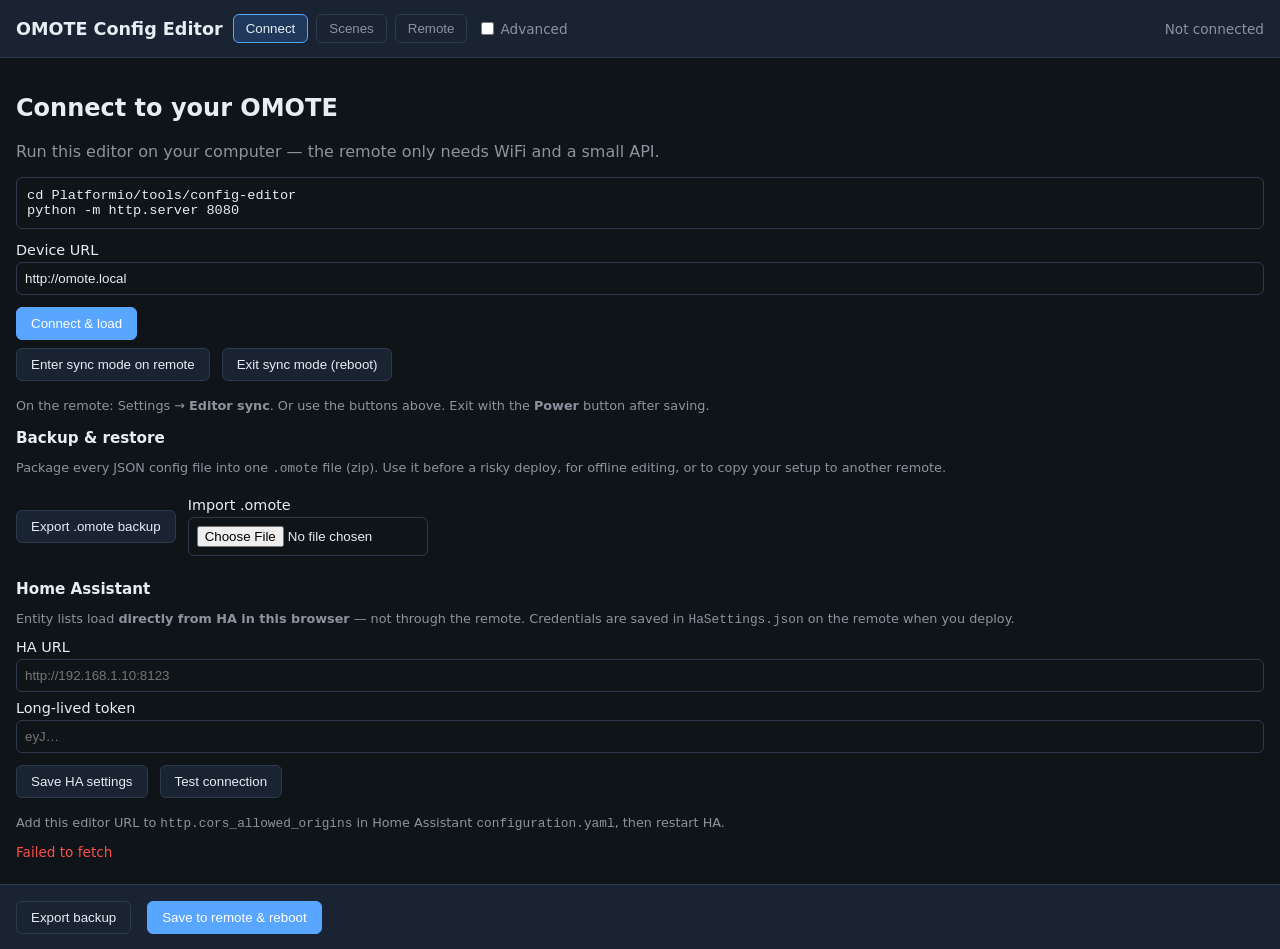
==== Platformio/tools/config-editor/index.html @ 22b3cd24 "Add file deletion functionality to config_http and enhance scene management in editor - Implemented " ====
<!DOCTYPE html>
<html lang="en">
<head>
  <meta charset="UTF-8" />
  <meta name="viewport" content="width=device-width, initial-scale=1" />
  <title>OMOTE Config Editor</title>
  <link rel="stylesheet" href="./style.css" />
</head>
<body>
  <header>
    <h1>OMOTE Config Editor</h1>
    <nav id="nav">
      <button data-tab="connect" class="active">Connect</button>
      <button data-tab="scenes">Scenes</button>
      <button data-tab="remote">Remote</button>
      <button data-tab="commands" class="nav-advanced hidden">Commands</button>
      <button data-tab="raw" class="nav-advanced hidden">JSON</button>
    </nav>
    <label class="advanced-toggle" title="Show command files and raw JSON">
      <input type="checkbox" id="advanced-mode" /> Advanced
    </label>
    <div id="status-bar">Not connected</div>
  </header>
  <main>
    <section id="tab-connect" class="tab active">
      <h2>Connect to your OMOTE</h2>
      <p class="muted">Run this editor on your computer — the remote only needs WiFi and a small API.</p>
      <pre class="code-hint">cd Platformio/tools/config-editor
python -m http.server 8080</pre>
      <label>Device URL <input id="device-url" placeholder="http://omote.local" /></label>
      <button id="btn-connect" class="primary">Connect &amp; load</button>
      <div class="row">
        <button type="button" id="btn-enter-sync">Enter sync mode on remote</button>
        <button type="button" id="btn-exit-sync">Exit sync mode (reboot)</button>
      </div>
      <p class="muted small">On the remote: Settings → <strong>Editor sync</strong>. Or use the buttons above. Exit with the <strong>Power</strong> button after saving.</p>
      <h3 class="section-title">Backup &amp; restore</h3>
      <p class="muted small">Package every JSON config file into one <code>.omote</code> file (zip). Use it before a risky deploy, for offline editing, or to copy your setup to another remote.</p>
      <div class="backup-actions">
        <button type="button" id="btn-export-omote">Export .omote backup</button>
        <label>Import .omote
          <input type="file" id="omote-import-file" accept=".omote,.zip,application/zip" />
        </label>
      </div>
      <h3 class="section-title">Home Assistant</h3>
      <p class="muted small">Entity lists load <strong>directly from HA in this browser</strong> — not through the remote. Credentials are saved in <code>HaSettings.json</code> on the remote when you deploy.</p>
      <label>HA URL <input id="ha-url" placeholder="http://192.168.1.10:8123" /></label>
      <label>Long-lived token <input id="ha-token" type="password" placeholder="eyJ…" /></label>
      <div class="row">
        <button type="button" id="btn-save-ha">Save HA settings</button>
        <button type="button" id="btn-test-ha">Test connection</button>
      </div>
      <p class="muted small">Add this editor URL to <code>http.cors_allowed_origins</code> in Home Assistant <code>configuration.yaml</code>, then restart HA.</p>
      <p id="connect-msg" class="msg"></p>
    </section>

    <div id="connect-conflict-modal" class="modal hidden" role="dialog" aria-labelledby="connect-conflict-title" aria-modal="true">
      <div class="modal-panel">
        <h3 id="connect-conflict-title">Config differs from remote</h3>
        <p class="muted small">You have config in the editor that doesn’t match the remote. Choose what to keep — nothing is sent until you click <strong>Save to remote &amp; reboot</strong>.</p>
        <p id="connect-conflict-summary" class="connect-conflict-summary"></p>
        <ul id="connect-conflict-list" class="connect-conflict-list"></ul>
        <div class="modal-actions">
          <button type="button" id="btn-conflict-keep" class="primary">Keep editor config</button>
          <button type="button" id="btn-conflict-remote">Load from remote</button>
          <button type="button" id="btn-conflict-cancel">Cancel</button>
        </div>
      </div>
    </div>

    <section id="tab-scenes" class="tab">
      <div class="scenes-shell">
        <aside class="panel sidebar-narrow">
          <h2>Scenes</h2>
          <p class="muted small">Same list as tapping the <strong>top-left</strong> of the remote status bar — e.g. “Watch TV”, “Image Test”, “Watch Roku on Proj”.</p>
          <p id="scene-orphan-warn" class="msg err small hidden"></p>
          <ul id="scene-list"></ul>
          <div class="row">
            <button type="button" id="btn-new-scene">+ New scene</button>
            <button type="button" id="btn-delete-scene" class="danger-btn advanced-field hidden" title="Remove from Scenes.json and delete scene file on save">Delete</button>
          </div>
          <button type="button" id="btn-cleanup-orphan-scenes" class="advanced-field hidden small-btn">Clean up unregistered scene files</button>
        </aside>
        <div class="panel grow" id="scene-detail">
          <h2><span id="scene-title">Select a scene</span></h2>
          <div id="scene-empty" class="muted">Choose a scene on the left, or create one. Then add device tabs and configure the remote layout.</div>
          <div id="scene-editor" class="hidden">
            <p id="scene-parse-warn" class="msg err hidden"></p>
            <label>Name in scene picker <input id="scene-picker-name" placeholder="Watch TV" /></label>
            <p class="muted small">Shown in the list when you tap the status bar on the remote.</p>
            <label>Title on status bar <input id="scene-screen-name" placeholder="TV" /></label>
            <p class="muted small">Shown at the top of the screen while this scene is active.</p>
            <details class="advanced-field hidden" id="scene-key-shortcut">
              <summary>Physical key shortcut (optional)</summary>
              <p class="muted small">Jump to this scene when a labeled key is pressed on the remote.</p>
              <label>Key
                <select id="scene-bind-key">
                  <option value="">None</option>
                  <option value="TV">TV</option>
                  <option value="Stream">Stream</option>
                  <option value="BluRay">BluRay</option>
                  <option value="Audio">Audio</option>
                  <option value="Aux1">Aux1 (Red)</option>
                  <option value="Aux2">Aux2 (Green)</option>
                  <option value="Aux3">Aux3 (Yellow)</option>
                  <option value="Aux4">Aux4 (Blue)</option>
                </select>
              </label>
              <label>Press type
                <select id="scene-press-type">
                  <option value="Press">Press</option>
                  <option value="Long">Long</option>
                  <option value="Short">Short</option>
                </select>
              </label>
            </details>
            <h3 class="section-title">Device tabs</h3>
            <p class="muted small section-lead">Each device becomes a tab at the bottom of the touch screen.</p>
            <div id="device-tab-list" class="device-tab-list"></div>
            <div class="tab-toolbar">
              <div class="tab-toolbar-row">
                <select id="device-template" title="Template for new device tab">
                  <option value="tv">TV (buttons + numpad)</option>
                  <option value="roku">Streaming / Roku</option>
                  <option value="avreceiver">AV receiver</option>
                  <option value="blank">Blank — learn everything</option>
                </select>
                <button type="button" id="btn-add-device">+ Add tab</button>
              </div>
              <button type="button" id="btn-configure-remote" class="primary" style="width:100%;margin:0">Configure remote layout →</button>
            </div>
            <details id="scene-power-details">
              <summary>When starting / leaving this scene</summary>
              <p class="muted small">Optional — e.g. turn on the TV when you open this scene. Sent when switching between scenes that have sequences.</p>
              <h4>When I open this scene</h4>
              <div id="scene-start-seq"></div>
              <button type="button" id="btn-add-start-cmd">+ Add action</button>
              <h4>When I leave</h4>
              <div id="scene-exit-seq"></div>
              <button type="button" id="btn-add-exit-cmd">+ Add action</button>
            </details>
          </div>
        </div>
      </div>
    </section>

    <section id="tab-remote" class="tab">
      <div class="remote-editor-shell">
        <aside class="panel remote-sidebar">
          <label class="field-block">Scene <select id="remote-scene-select"></select></label>
          <h3 class="section-title">Device tabs</h3>
          <p class="muted small section-lead">Bottom-bar tabs for this scene.</p>
          <div id="remote-device-tabs" class="device-tab-list"></div>
          <div class="tab-toolbar">
            <div class="tab-toolbar-row">
              <select id="remote-device-template" title="Template for new tab">
                <option value="tv">TV template</option>
                <option value="roku">Roku template</option>
                <option value="avreceiver">AV receiver</option>
                <option value="blank">Blank page</option>
              </select>
              <button type="button" id="btn-remote-add-tab" class="primary">+ Add</button>
            </div>
          </div>
        </aside>
        <div class="remote-center panel">
          <h2><span id="remote-device-label">Device</span></h2>
          <p id="editing-hint" class="muted small">Configure the touch screen and physical keys on the remote below.</p>
          <p id="canvas-scroll-hint" class="muted small hidden">Scroll the touch screen with the mouse wheel when content extends below the tab bar.</p>
          <div class="remote-layout-wrap">
            <div id="remote-keymap" class="remote-keymap">
              <div id="remote-power-row" class="remote-power-row"></div>
              <div class="remote-screen">
                <canvas id="preview" width="240" height="320"></canvas>
              </div>
              <div id="remote-face" class="remote-face"></div>
            </div>
          </div>
        </div>
        <aside class="panel action-sidebar">
          <div id="selection-empty">
            <h3>What should it do?</h3>
            <p class="muted small">Click a screen widget or a physical key on the remote face.</p>
          </div>
          <div id="selection-editor" class="hidden">
            <h3 id="selection-title">Selected</h3>
            <p id="selection-sub" class="muted small"></p>

            <div id="panel-key-editor">
              <label>Action
                <select id="action-type">
                  <option value="ir">Send infrared (TV / receiver / etc.)</option>
                  <option value="ir_existing">Use existing button from this device</option>
                </select>
              </label>
              <div id="panel-ir">
                <button type="button" id="btn-action-learn" class="primary">Learn from another remote</button>
                <p id="action-learn-msg" class="msg muted small">Point any IR remote at OMOTE and press a button.</p>
                <label class="advanced-field hidden">Command name <input id="action-cmd-name" placeholder="VOL_UP" /></label>
              </div>
              <div id="panel-ir-existing" class="hidden">
                <label>Pick command
                  <select id="action-cmd-pick"></select>
                </label>
              </div>
              <div id="panel-key-advanced" class="advanced-field hidden">
                <label>Press type <select id="key-press-type">
                  <option>Press</option><option>Release</option><option>Repeat</option><option>Long</option><option>Short</option>
                </select></label>
              </div>
              <div class="row widget-action-row">
                <button type="button" id="btn-key-apply">Apply</button>
                <button type="button" id="btn-key-clear">Clear mapping</button>
              </div>
            </div>

            <div id="panel-widget-editor" class="hidden">
              <label>Widget type
                <select id="w-type"></select>
              </label>
              <p id="w-type-hint" class="muted small"></p>

              <div id="w-fields-text">
                <label id="w-text-label">Label <input id="action-touch-label" placeholder="Button text" /></label>
              </div>
              <div id="w-fields-command" class="hidden">
                <label>Action
                  <select id="widget-action-type">
                    <option value="ir">Learn new IR command</option>
                    <option value="ir_existing">Use existing command</option>
                    <option value="none">No command (label only)</option>
                  </select>
                </label>
                <div id="widget-panel-ir">
                  <button type="button" id="btn-widget-learn" class="primary">Learn from remote</button>
                  <p id="widget-learn-msg" class="msg muted small"></p>
                </div>
                <div id="widget-panel-existing" class="hidden">
                  <label>Command <select id="widget-cmd-pick"></select></label>
                </div>
              </div>
              <div id="w-fields-image" class="hidden">
                <label>Image file <input id="w-image-file" placeholder="Images/OMOTE_Logo.png" list="image-file-list" /></label>
                <datalist id="image-file-list"></datalist>
                <div class="row">
                  <label>Width px <input id="w-image-w" type="number" min="1" max="240" style="width:5em" /></label>
                  <label>Height px <input id="w-image-h" type="number" min="1" max="320" style="width:5em" /></label>
                </div>
              </div>
              <div id="w-fields-color" class="hidden">
                <p class="muted small">Assign IR commands for each color key (must exist in this page’s command file).</p>
                <label>Red <input id="w-cmd-red" placeholder="RED" /></label>
                <label>Green <input id="w-cmd-green" placeholder="GREEN" /></label>
                <label>Yellow <input id="w-cmd-yellow" placeholder="YELLOW" /></label>
                <label>Blue <input id="w-cmd-blue" placeholder="BLUE" /></label>
              </div>
              <div id="w-fields-numpad" class="hidden">
                <p class="muted small">Uses commands NUM_0 … NUM_9 from this page’s command file. Learn or add them on the Commands tab.</p>
              </div>
              <div id="w-fields-ha" class="hidden">
                <div class="domain-tabs" id="ha-domain-tabs"></div>
                <input id="ha-entity-search" placeholder="Search entities…" />
                <p id="ha-entity-status" class="muted small"></p>
                <select id="ha-entity-pick" size="6"></select>
                <label class="inline"><input type="checkbox" id="ha-auto-label" checked /> Auto label from entity name</label>
                <label id="ha-service-row">Service
                  <select id="ha-service">
                    <option value="toggle">toggle</option>
                    <option value="turn_on">turn_on</option>
                    <option value="turn_off">turn_off</option>
                  </select>
                </label>
                <div id="ha-momentary-row" class="hidden">
                  <label>On (press) <input id="ha-service-on" value="turn_on" /></label>
                  <label>Off (release) <input id="ha-service-off" value="turn_off" /></label>
                </div>
                <div id="ha-slider-row" class="hidden">
                  <label>Attribute <input id="ha-attribute" placeholder="brightness" /></label>
                  <div class="row">
                    <label>Min <input id="ha-slider-min" type="number" value="0" style="width:4em" /></label>
                    <label>Max <input id="ha-slider-max" type="number" value="255" style="width:4em" /></label>
                  </div>
                </div>
              </div>
              <div id="w-fields-layout">
                <label>Height % <input id="w-height" type="number" min="1" max="100" /></label>
                <details class="advanced-field hidden" id="widget-layout-advanced">
                  <summary>Position &amp; size (advanced)</summary>
                  <label>Width % / Height % <input id="w-sizex" type="number" min="1" max="100" placeholder="W" style="width:4em;display:inline" />
                    <input id="w-sizey" type="number" min="1" max="100" placeholder="H" style="width:4em;display:inline" /></label>
                  <label>PosX % <input id="w-posx" type="number" min="0" max="100" /></label>
                  <label>PosY % <input id="w-posy" type="number" min="0" max="100" /></label>
                </details>
              </div>
              <div class="row widget-action-row">
                <button type="button" id="btn-widget-apply" class="primary">Apply</button>
                <button type="button" id="btn-delete-widget" class="danger-btn">Delete</button>
              </div>
            </div>
          </div>
          <hr />
          <h3 class="section-title">Screen widgets</h3>
          <ul id="widget-list" class="widget-list"></ul>
          <div class="tab-toolbar-row">
            <select id="add-widget-type" title="Widget type to add"></select>
            <button type="button" id="btn-add-widget" class="primary">+ Add</button>
          </div>
          <p class="muted small advanced-field hidden" id="linked-files-hint"></p>
        </aside>
      </div>
    </section>

    <section id="tab-commands" class="tab nav-advanced">
      <div class="split">
        <aside class="panel">
          <label>Command file <select id="cmd-file-select"></select></label>
          <button type="button" id="btn-new-cmd-file">New file</button>
        </aside>
        <div class="panel grow">
          <h2>IR &amp; action codes</h2>
          <p class="muted">Usually managed automatically when you learn buttons on the Remote tab.</p>
          <table id="cmd-table"><thead><tr><th>Name</th><th>Mode</th><th>Protocol</th><th>Data</th><th></th></tr></thead><tbody></tbody></table>
          <div class="row">
            <button type="button" id="btn-add-command">+ Add</button>
            <button type="button" id="btn-learn-ir">Learn IR</button>
          </div>
          <p id="learn-msg" class="msg"></p>
        </div>
      </div>
    </section>

    <section id="tab-raw" class="tab nav-advanced">
      <label>File <select id="raw-file-select"></select></label>
      <h2 id="raw-title">JSON</h2>
      <textarea id="raw-editor" spellcheck="false"></textarea>
      <button id="btn-apply-raw">Apply</button>
    </section>
  </main>
  <footer>
    <button id="btn-export-omote-footer" type="button">Export backup</button>
    <button id="btn-deploy" class="primary">Save to remote &amp; reboot</button>
    <span id="deploy-msg" class="msg"></span>
  </footer>
  <script src="./jszip.min.js"></script>
  <script src="./app.js"></script>
</body>
</html>
---- Platformio/tools/config-editor/style.css ----
:root {
  --bg: #0f1419;
  --panel: #1a2332;
  --border: #2d3a4d;
  --text: #e6edf3;
  --muted: #8b949e;
  --accent: #58a6ff;
  --accent-dim: #388bfd33;
  --danger: #f85149;
  --ok: #3fb950;
}

* { box-sizing: border-box; }
body {
  margin: 0;
  font-family: "Segoe UI", system-ui, sans-serif;
  background: var(--bg);
  color: var(--text);
  min-height: 100vh;
  display: flex;
  flex-direction: column;
}

header {
  display: flex;
  flex-wrap: wrap;
  align-items: center;
  gap: 10px;
  padding: 10px 16px;
  background: var(--panel);
  border-bottom: 1px solid var(--border);
}
header h1 { margin: 0; font-size: 1.1rem; font-weight: 600; flex: 0 0 auto; }
#nav { display: flex; gap: 4px; flex-wrap: wrap; }
#nav button {
  background: transparent;
  border: 1px solid var(--border);
  color: var(--muted);
  padding: 6px 12px;
  border-radius: 6px;
  cursor: pointer;
}
#nav button.active, #nav button:hover {
  color: var(--text);
  border-color: var(--accent);
  background: var(--accent-dim);
}
.advanced-toggle {
  display: flex;
  align-items: center;
  gap: 6px;
  font-size: 0.85rem;
  color: var(--muted);
  margin: 0;
  cursor: pointer;
}
.advanced-toggle input { margin: 0; width: auto; }
#status-bar { margin-left: auto; font-size: 0.85rem; color: var(--muted); }

main { flex: 1; padding: 16px; overflow: auto; max-width: 1400px; width: 100%; margin: 0 auto; }
.tab { display: none; }
.tab.active { display: block; }
.hidden { display: none !important; }

.panel {
  background: var(--panel);
  border: 1px solid var(--border);
  border-radius: 8px;
  padding: 14px;
}
.sidebar-narrow { width: 280px; flex-shrink: 0; }
.remote-sidebar { width: 300px; flex-shrink: 0; }

label { display: block; margin: 8px 0; font-size: 0.9rem; }
label input, label select, textarea {
  display: block;
  width: 100%;
  margin-top: 4px;
  padding: 8px;
  background: var(--bg);
  border: 1px solid var(--border);
  border-radius: 6px;
  color: var(--text);
}
textarea#raw-editor { min-height: 420px; font-family: ui-monospace, monospace; font-size: 13px; }

button {
  background: var(--panel);
  border: 1px solid var(--border);
  color: var(--text);
  padding: 8px 14px;
  border-radius: 6px;
  cursor: pointer;
  margin: 4px 4px 4px 0;
}
button:hover { border-color: var(--accent); }
button.primary { background: var(--accent); border-color: var(--accent); color: #fff; }
.row { display: flex; flex-wrap: wrap; align-items: center; gap: 8px; }

.muted { color: var(--muted); }
.small { font-size: 0.8rem; }
.msg { font-size: 0.85rem; margin: 8px 0; }
.msg.ok { color: var(--ok); }
.msg.err { color: var(--danger); }
.code-hint {
  background: var(--bg);
  border: 1px solid var(--border);
  padding: 10px;
  border-radius: 6px;
  font-size: 0.85rem;
  overflow-x: auto;
}

.scenes-shell, .remote-editor-shell, .split {
  display: flex;
  gap: 16px;
  flex-wrap: wrap;
  align-items: flex-start;
}
.panel.grow { flex: 1; min-width: 300px; }

#scene-list, #remote-device-list, #widget-list, .device-list {
  list-style: none;
  padding: 0;
  margin: 0 0 12px;
}
#scene-list li, #remote-device-list li, .device-list li, #widget-list li {
  padding: 10px;
  border: 1px solid var(--border);
  border-radius: 6px;
  margin-bottom: 6px;
  cursor: pointer;
  font-size: 0.9rem;
}
#scene-list li.active, #remote-device-list li.active, .device-list li.active, #widget-list li.selected {
  border-color: var(--accent);
  background: var(--accent-dim);
}
button.danger-btn {
  border-color: var(--danger);
  color: var(--danger);
}
button.danger-btn:hover { background: #f8514922; }

.device-tab-header { margin-bottom: 6px; }

/* ── Device tab cards ── */
.device-tab-list {
  display: flex;
  flex-direction: column;
  gap: 8px;
  margin-bottom: 12px;
}

.device-tab-card {
  background: var(--bg);
  border: 1px solid var(--border);
  border-radius: 8px;
  padding: 10px 10px 10px 12px;
  transition: border-color 0.15s, background 0.15s;
}
.device-tab-card:hover { border-color: #3d4f66; }
.device-tab-card.is-active {
  border-color: var(--accent);
  background: var(--accent-dim);
  box-shadow: 0 0 0 1px #388bfd44;
}
.device-tab-card.is-active .tab-badge {
  background: var(--accent);
  color: #fff;
}

.device-tab-card-head {
  display: flex;
  align-items: center;
  gap: 8px;
  margin-bottom: 8px;
}
.tab-badge {
  display: inline-flex;
  align-items: center;
  justify-content: center;
  min-width: 2.4em;
  padding: 3px 8px;
  border-radius: 4px;
  background: #2d3a4d;
  color: var(--accent);
  font-size: 0.75rem;
  font-weight: 700;
  letter-spacing: 0.02em;
  font-family: ui-monospace, monospace;
}
.device-tab-card-title {
  flex: 1;
  font-size: 0.85rem;
  font-weight: 600;
  color: var(--text);
  white-space: nowrap;
  overflow: hidden;
  text-overflow: ellipsis;
}
.device-tab-card-actions {
  display: flex;
  gap: 4px;
  flex-shrink: 0;
}

.device-tab-fields {
  display: grid;
  grid-template-columns: 1fr 1fr;
  gap: 8px;
}
.device-tab-fields.single-col { grid-template-columns: 1fr; }

.field-mini label {
  display: block;
  margin: 0 0 3px;
  font-size: 0.68rem;
  font-weight: 600;
  text-transform: uppercase;
  letter-spacing: 0.04em;
  color: var(--muted);
}
.field-mini input {
  display: block;
  width: 100%;
  margin: 0;
  padding: 7px 8px;
  font-size: 0.85rem;
  background: var(--panel);
  border: 1px solid var(--border);
  border-radius: 5px;
  color: var(--text);
}
.field-mini input:focus {
  outline: none;
  border-color: var(--accent);
  box-shadow: 0 0 0 2px #388bfd33;
}
.field-mini input::placeholder { color: #6e7681; }

.icon-btn {
  display: inline-flex;
  align-items: center;
  justify-content: center;
  width: 28px;
  height: 28px;
  padding: 0;
  margin: 0;
  border-radius: 6px;
  font-size: 1.1rem;
  font-weight: 400;
  line-height: 1;
  background: transparent;
  border: 1px solid var(--border);
  color: var(--muted);
}
.icon-btn:hover { border-color: var(--accent); color: var(--text); }
.icon-btn.danger:hover { border-color: var(--danger); color: var(--danger); background: #f8514915; }
.icon-btn.primary-soft {
  width: auto;
  padding: 0 10px;
  font-size: 0.78rem;
  font-weight: 600;
}

.tab-toolbar {
  display: flex;
  flex-direction: column;
  gap: 8px;
  padding-top: 4px;
  border-top: 1px solid var(--border);
}
.tab-toolbar-row {
  display: flex;
  gap: 8px;
  align-items: stretch;
}
.tab-toolbar-row select {
  flex: 1;
  min-width: 0;
  padding: 8px;
  background: var(--bg);
  border: 1px solid var(--border);
  border-radius: 6px;
  color: var(--text);
  font-size: 0.85rem;
}
.tab-toolbar-row button { margin: 0; flex-shrink: 0; }

.device-tab-empty {
  text-align: center;
  padding: 20px 12px;
  border: 1px dashed var(--border);
  border-radius: 8px;
  color: var(--muted);
  font-size: 0.85rem;
}

/* legacy row fallback */
.device-tab-row {
  display: grid;
  grid-template-columns: 1fr 1fr auto auto;
  gap: 8px;
  align-items: center;
  margin-bottom: 8px;
}
.device-tab-row input, .device-tab-row select { margin: 0; }

.remote-layout-wrap {
  display: flex;
  justify-content: center;
  padding: 8px 0 16px;
}

.remote-keymap {
  width: var(--remote-w);
  min-width: var(--remote-w);
  max-width: var(--remote-w);
  margin: 0 auto;
  padding: 14px 16px 18px;
  background: linear-gradient(180deg, #32363d 0%, #2a2d33 100%);
  border-radius: 20px;
  border: 2px solid #555;
  box-shadow: 0 8px 24px #00000055, inset 0 1px 0 #ffffff11;
  box-sizing: border-box;
  flex-shrink: 0;
}

.remote-screen {
  margin-bottom: 10px;
  padding: 5px;
  background: #0a0a0a;
  border: 2px solid #333;
  border-radius: 10px;
  box-shadow: inset 0 2px 8px #000000aa;
  display: flex;
  justify-content: center;
  align-items: center;
  overflow: hidden;
  width: 100%;
}

.remote-screen #preview {
  display: block;
  width: 100%;
  max-width: 240px;
  height: auto;
  aspect-ratio: 240 / 320;
  border: none;
  border-radius: 4px;
  background: #000;
  cursor: crosshair;
  image-rendering: pixelated;
}

.action-sidebar { width: 280px; flex-shrink: 0; }
.remote-center {
  flex: 1;
  min-width: 320px;
  display: flex;
  flex-direction: column;
  align-items: center;
  --remote-w: 328px;
}
.remote-center h2,
.remote-center .muted { width: 100%; max-width: var(--remote-w, 328px); }
.remote-editor-shell { align-items: stretch; }

@media (max-width: 960px) {
  .remote-editor-shell { flex-direction: column; }
  .action-sidebar, .sidebar-narrow, .remote-sidebar { width: 100%; }
  .device-tab-fields { grid-template-columns: 1fr; }
}

#cmd-table { width: 100%; border-collapse: collapse; font-size: 0.85rem; }
#cmd-table th, #cmd-table td { border: 1px solid var(--border); padding: 6px 8px; text-align: left; }
#cmd-table input, #cmd-table select { width: 100%; margin: 0; padding: 4px; font-size: 0.85rem; }

.seq-row { display: flex; gap: 8px; margin-bottom: 6px; align-items: center; }
.seq-row input, .seq-row select { flex: 1; margin: 0; }

footer {
  padding: 12px 16px;
  background: var(--panel);
  border-top: 1px solid var(--border);
  display: flex;
  align-items: center;
  gap: 12px;
  flex-wrap: wrap;
}

.backup-actions {
  display: flex;
  flex-wrap: wrap;
  gap: 8px;
  margin: 8px 0 12px;
  align-items: center;
}
.backup-actions input[type="file"] { max-width: 240px; }

.modal {
  position: fixed;
  inset: 0;
  z-index: 1000;
  display: flex;
  align-items: center;
  justify-content: center;
  padding: 16px;
  background: #000000aa;
}
.modal-panel {
  width: min(520px, 100%);
  max-height: min(90vh, 640px);
  overflow: auto;
  padding: 18px 20px;
  background: var(--panel);
  border: 1px solid var(--border);
  border-radius: 12px;
  box-shadow: 0 16px 48px #00000066;
}
.modal-panel h3 { margin: 0 0 8px; }
.modal-actions {
  display: flex;
  flex-wrap: wrap;
  gap: 8px;
  margin-top: 16px;
}
.connect-conflict-summary { margin: 10px 0 6px; }
.connect-conflict-list {
  margin: 0;
  padding-left: 18px;
  font-size: 0.85rem;
  color: var(--muted);
  max-height: 180px;
  overflow: auto;
}
.domain-tabs { display: flex; flex-wrap: wrap; gap: 4px; margin: 6px 0; }
.domain-tabs button {
  font-size: 0.75rem;
  padding: 4px 8px;
  border-radius: 6px;
  border: 1px solid var(--border);
  background: var(--bg);
  color: var(--muted);
  cursor: pointer;
}
.domain-tabs button.active { background: var(--accent-dim); color: var(--accent); border-color: var(--accent); }
#ha-entity-pick { width: 100%; margin: 4px 0; }

.remote-face {
  display: flex;
  flex-direction: column;
  gap: 10px;
  align-items: center;
  width: 100%;
}
.remote-media {
  display: flex;
  justify-content: center;
  gap: 8px;
  width: 100%;
  flex-wrap: wrap;
}
.remote-nav {
  display: grid;
  grid-template-columns: 68px auto 68px;
  grid-template-rows: auto auto auto;
  gap: 5px;
  width: 100%;
  align-items: center;
  justify-items: center;
}
.remote-nav .corner-tl { grid-column: 1; grid-row: 1; }
.remote-nav .corner-tr { grid-column: 3; grid-row: 1; }
.remote-nav .corner-bl { grid-column: 1; grid-row: 3; }
.remote-nav .corner-br { grid-column: 3; grid-row: 3; }
.remote-dpad {
  grid-column: 2;
  grid-row: 1 / 4;
  display: grid;
  grid-template-columns: 40px 40px 40px;
  grid-template-rows: 36px 40px 36px;
  gap: 3px;
  justify-items: center;
  align-items: center;
  padding: 6px;
  border: 2px solid #555;
  border-radius: 50%;
  background: #1e2024;
}
.remote-dpad .dpad-up { grid-column: 2; grid-row: 1; }
.remote-dpad .dpad-left { grid-column: 1; grid-row: 2; }
.remote-dpad .dpad-ok { grid-column: 2; grid-row: 2; }
.remote-dpad .dpad-right { grid-column: 3; grid-row: 2; }
.remote-dpad .dpad-down { grid-column: 2; grid-row: 3; }
.remote-rockers {
  display: flex;
  justify-content: space-between;
  width: 100%;
  gap: 6px;
}
.remote-rocker {
  display: flex;
  flex-direction: column;
  gap: 4px;
  align-items: center;
  flex: 1 1 68px;
  min-width: 68px;
  max-width: 68px;
}
.remote-rocker.mid { justify-content: center; gap: 6px; flex: 0 0 108px; min-width: 108px; max-width: 108px; }
.remote-colors {
  display: flex;
  justify-content: center;
  gap: 6px;
  width: 100%;
  flex-wrap: wrap;
}
.remote-key {
  font-size: 0.62rem;
  padding: 5px 6px;
  line-height: 1.15;
  border: 1px solid #666;
  background: #3a3f47;
  color: #eee;
  border-radius: 8px;
  cursor: pointer;
  text-align: center;
  box-sizing: border-box;
  flex-shrink: 0;
}
.remote-key.shape-round { border-radius: 50%; width: 46px; height: 46px; min-width: 46px; padding: 3px; }
.remote-key.shape-corner { width: 68px; min-width: 68px; max-width: 68px; min-height: 42px; border-radius: 10px 4px 10px 4px; }
.remote-key.shape-rocker-tall { width: 52px; min-width: 52px; max-width: 52px; min-height: 46px; font-weight: bold; }
.remote-key.shape-dpad { width: 40px; height: 36px; min-width: 40px; border-radius: 8px; }
.remote-key.shape-dpad-ok { width: 40px; height: 40px; min-width: 40px; border-radius: 50%; font-weight: bold; }
.remote-key.color-red { background: #c45c00; }
.remote-key.color-green { background: #228833; }
.remote-key.color-yellow { background: #c9a800; color: #111; }
.remote-key.color-blue { background: #2255aa; }
.remote-key.mapped { box-shadow: inset 0 0 0 2px #8f8; }
.remote-key.selected { outline: 2px solid #fff; outline-offset: 1px; }
.remote-key .rk-lbl { display: block; font-size: 0.62rem; font-weight: 600; }
.remote-key .rk-map {
  display: block;
  font-size: 0.5rem;
  color: #9f9;
  margin-top: 2px;
  width: 100%;
  min-width: 56px;
  min-height: 0.95em;
  overflow: hidden;
  text-overflow: ellipsis;
  white-space: nowrap;
}
.remote-key.shape-power {
  width: 72px;
  min-width: 72px;
  min-height: 36px;
  border-radius: 18px;
  border-color: #ccc;
  background: #505868;
}
.remote-power-row { display: flex; justify-content: flex-end; width: 100%; margin-bottom: 8px; }

.section-title { margin: 16px 0 4px; font-size: 0.95rem; font-weight: 600; }
.section-title:first-child { margin-top: 0; }
.section-lead { margin: 0 0 10px; }
.field-block { margin-bottom: 12px; }
.field-block select {
  display: block;
  width: 100%;
  margin-top: 4px;
  padding: 8px;
  background: var(--bg);
  border: 1px solid var(--border);
  border-radius: 6px;
  color: var(--text);
}

.widget-action-row { margin-top: 10px; }
.widget-action-row button { margin: 0; }

.widget-list {
  list-style: none;
  padding: 0;
  margin: 0 0 10px;
  display: flex;
  flex-direction: column;
  gap: 4px;
}
.widget-list-item {
  display: flex;
  align-items: center;
  gap: 8px;
  padding: 8px 10px;
  border: 1px solid var(--border);
  border-radius: 6px;
  cursor: pointer;
  font-size: 0.85rem;
  background: var(--bg);
}
.widget-list-item:hover { border-color: #3d4f66; }
.widget-list-item.selected {
  border-color: var(--accent);
  background: var(--accent-dim);
}
.widget-type-badge {
  flex-shrink: 0;
  font-size: 0.65rem;
  font-weight: 700;
  text-transform: uppercase;
  letter-spacing: 0.03em;
  padding: 2px 6px;
  border-radius: 4px;
  background: #2d3a4d;
  color: var(--muted);
}
.widget-list-item.selected .widget-type-badge {
  background: var(--accent);
  color: #fff;
}
.widget-list-label {
  flex: 1;
  min-width: 0;
  overflow: hidden;
  text-overflow: ellipsis;
  white-space: nowrap;
}
.widget-list-item .icon-btn { flex-shrink: 0; }

#panel-widget-editor label { margin-top: 6px; }
#w-fields-layout label.hidden { display: none; }

details { margin-top: 12px; }
details summary { cursor: pointer; color: var(--muted); font-size: 0.9rem; }
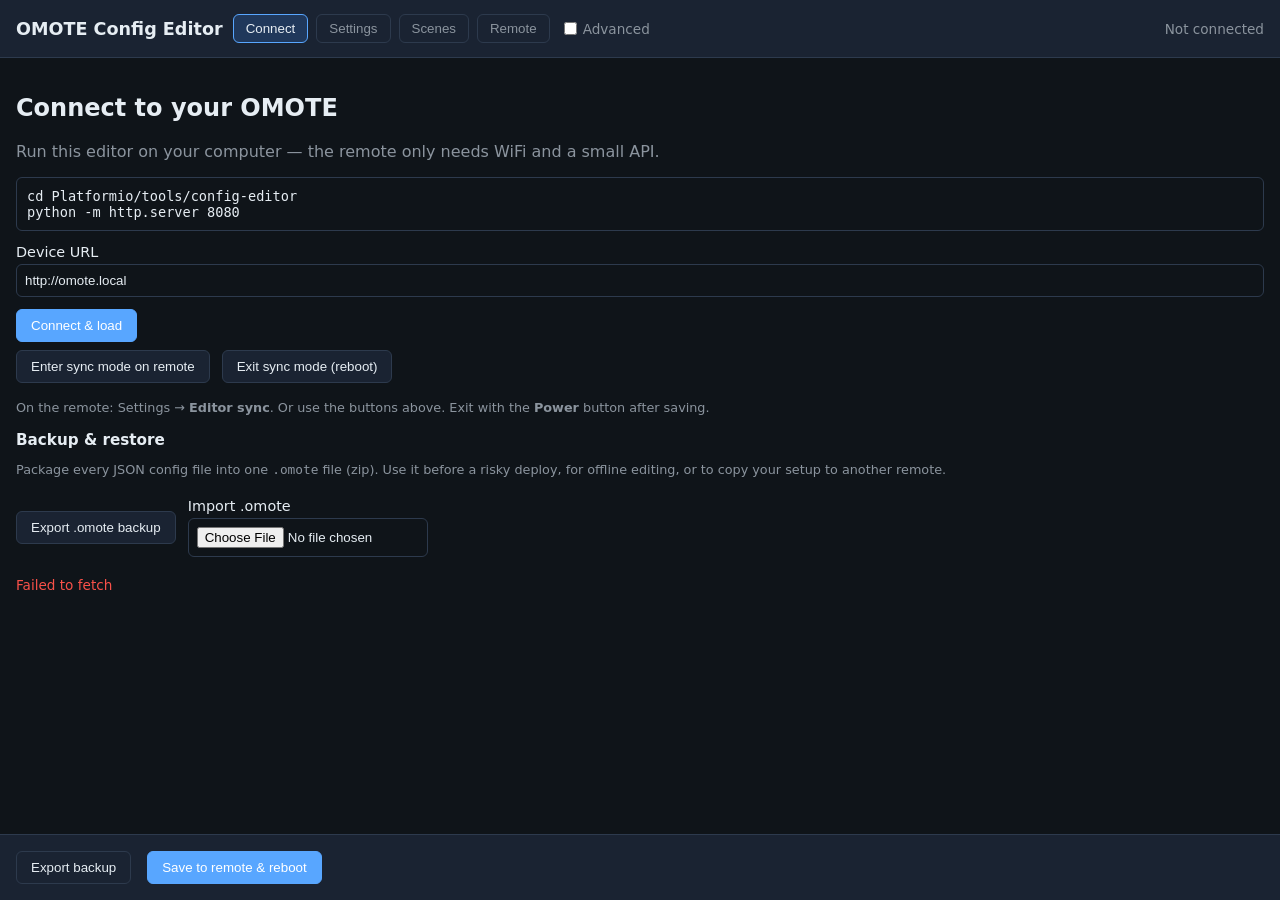
==== commit 8542c98a: "Implement PCB variant selection and enhance remote keymap layout - Added functionality to select bet" ====
--- a/Platformio/tools/config-editor/index.html
+++ b/Platformio/tools/config-editor/index.html
@@ -11,6 +11,7 @@
     <h1>OMOTE Config Editor</h1>
     <nav id="nav">
       <button data-tab="connect" class="active">Connect</button>
+      <button data-tab="settings">Settings</button>
       <button data-tab="scenes">Scenes</button>
       <button data-tab="remote">Remote</button>
       <button data-tab="commands" class="nav-advanced hidden">Commands</button>
@@ -42,16 +43,35 @@
           <input type="file" id="omote-import-file" accept=".omote,.zip,application/zip" />
         </label>
       </div>
-      <h3 class="section-title">Home Assistant</h3>
-      <p class="muted small">Entity lists load <strong>directly from HA in this browser</strong> — not through the remote. Credentials are saved in <code>HaSettings.json</code> on the remote when you deploy.</p>
-      <label>HA URL <input id="ha-url" placeholder="http://192.168.1.10:8123" /></label>
-      <label>Long-lived token <input id="ha-token" type="password" placeholder="eyJ…" /></label>
-      <div class="row">
-        <button type="button" id="btn-save-ha">Save HA settings</button>
-        <button type="button" id="btn-test-ha">Test connection</button>
-      </div>
-      <p class="muted small">Add this editor URL to <code>http.cors_allowed_origins</code> in Home Assistant <code>configuration.yaml</code>, then restart HA.</p>
       <p id="connect-msg" class="msg"></p>
+    </section>
+
+    <section id="tab-settings" class="tab">
+      <div class="settings-page panel">
+        <h2>Editor &amp; remote settings</h2>
+        <p class="muted small">Saved in this browser unless noted. Deploy sends HA credentials to the remote.</p>
+
+        <h3 class="section-title">Physical remote</h3>
+        <p class="muted small">Choose the PCB that matches your hardware. This changes the key layout in the Remote tab.</p>
+        <label class="field-block">PCB layout
+          <select id="remote-pcb-variant" title="Match your remote hardware">
+            <option value="stock">Stock OMOTE</option>
+            <option value="3661">3661 extended keys</option>
+          </select>
+        </label>
+        <p class="muted small">3661 adds Home, Guide, device keys (TV, Stream, STB…), and replaces the four color aux keys.</p>
+
+        <h3 class="section-title">Home Assistant</h3>
+        <p class="muted small">Entity lists load <strong>directly from HA in this browser</strong>. Credentials are written to <code>HaSettings.json</code> on the remote when you deploy.</p>
+        <label>HA URL <input id="ha-url" placeholder="http://192.168.1.10:8123" /></label>
+        <label>Long-lived token <input id="ha-token" type="password" placeholder="eyJ…" /></label>
+        <div class="row">
+          <button type="button" id="btn-save-ha">Save HA settings</button>
+          <button type="button" id="btn-test-ha">Test connection</button>
+        </div>
+        <p class="muted small">Add this editor URL to <code>http.cors_allowed_origins</code> in Home Assistant <code>configuration.yaml</code>, then restart HA.</p>
+        <p id="settings-msg" class="msg"></p>
+      </div>
     </section>
 
     <div id="connect-conflict-modal" class="modal hidden" role="dialog" aria-labelledby="connect-conflict-title" aria-modal="true">
@@ -248,14 +268,10 @@
                 </div>
               </div>
               <div id="w-fields-color" class="hidden">
-                <p class="muted small">Assign IR commands for each color key (must exist in this page’s command file).</p>
-                <label>Red <input id="w-cmd-red" placeholder="RED" /></label>
-                <label>Green <input id="w-cmd-green" placeholder="GREEN" /></label>
-                <label>Yellow <input id="w-cmd-yellow" placeholder="YELLOW" /></label>
-                <label>Blue <input id="w-cmd-blue" placeholder="BLUE" /></label>
+                <p class="muted small">Set each color key in <strong>Page commands</strong> on the right (Red / Green / Yellow / Blue).</p>
               </div>
               <div id="w-fields-numpad" class="hidden">
-                <p class="muted small">Uses commands NUM_0 … NUM_9 from this page’s command file. Learn or add them on the Commands tab.</p>
+                <p class="muted small">Set NUM_0 … NUM_9 in <strong>Page commands</strong> on the right.</p>
               </div>
               <div id="w-fields-ha" class="hidden">
                 <div class="domain-tabs" id="ha-domain-tabs"></div>
@@ -307,6 +323,21 @@
           </div>
           <p class="muted small advanced-field hidden" id="linked-files-hint"></p>
         </aside>
+        <aside class="panel commands-sidebar" id="page-commands-panel">
+          <h3 class="section-title">Page commands (IR)</h3>
+          <p class="muted small section-lead">Command file for the active device tab.</p>
+          <label class="field-block">Command file
+            <select id="page-cmd-file-select"></select>
+          </label>
+          <div class="row page-cmd-toolbar">
+            <button type="button" id="btn-page-cmd-new" class="small-btn">New file</button>
+            <button type="button" id="btn-page-cmd-ensure">Create missing</button>
+            <button type="button" id="btn-page-cmd-open" class="small-btn">Full editor…</button>
+          </div>
+          <p id="page-cmd-msg" class="msg muted small"></p>
+          <div id="page-cmd-slots" class="page-cmd-slots"></div>
+          <p id="page-cmd-empty" class="muted small hidden">No IR widgets on this page yet. Add buttons, color keys, or a number pad.</p>
+        </aside>
       </div>
     </section>
 
--- a/Platformio/tools/config-editor/style.css
+++ b/Platformio/tools/config-editor/style.css
@@ -57,7 +57,7 @@
 .advanced-toggle input { margin: 0; width: auto; }
 #status-bar { margin-left: auto; font-size: 0.85rem; color: var(--muted); }
 
-main { flex: 1; padding: 16px; overflow: auto; max-width: 1400px; width: 100%; margin: 0 auto; }
+main { flex: 1; padding: 16px; overflow: auto; max-width: 1680px; width: 100%; margin: 0 auto; }
 .tab { display: none; }
 .tab.active { display: block; }
 .hidden { display: none !important; }
@@ -69,7 +69,6 @@
   padding: 14px;
 }
 .sidebar-narrow { width: 280px; flex-shrink: 0; }
-.remote-sidebar { width: 300px; flex-shrink: 0; }
 
 label { display: block; margin: 8px 0; font-size: 0.9rem; }
 label input, label select, textarea {
@@ -111,7 +110,7 @@
   overflow-x: auto;
 }
 
-.scenes-shell, .remote-editor-shell, .split {
+.scenes-shell, .split {
   display: flex;
   gap: 16px;
   flex-wrap: wrap;
@@ -276,6 +275,84 @@
   gap: 8px;
   align-items: stretch;
 }
+.commands-sidebar {
+  display: flex;
+  flex-direction: column;
+  min-height: 0;
+  max-height: calc(100vh - 120px);
+  position: sticky;
+  top: 8px;
+  align-self: flex-start;
+}
+.commands-sidebar .section-title { margin-top: 0; }
+.commands-sidebar .section-lead { margin-bottom: 8px; }
+.page-cmd-toolbar {
+  flex-wrap: wrap;
+  gap: 6px;
+  margin: 4px 0 8px;
+}
+.page-cmd-toolbar button { flex: 1 1 auto; min-width: 0; padding: 6px 8px; font-size: 0.78rem; }
+.page-cmd-slots {
+  display: flex;
+  flex-direction: column;
+  gap: 6px;
+  flex: 1 1 auto;
+  min-height: 120px;
+  overflow-y: auto;
+  overflow-x: hidden;
+  overscroll-behavior: contain;
+  -webkit-overflow-scrolling: touch;
+  padding-right: 2px;
+}
+.page-cmd-slot {
+  display: flex;
+  flex-wrap: wrap;
+  gap: 6px;
+  align-items: center;
+  padding: 6px 8px;
+  border-radius: 6px;
+  border: 1px solid var(--border);
+  background: var(--panel);
+  font-size: 0.82rem;
+}
+.page-cmd-slot input { flex: 1 1 100px; min-width: 72px; }
+.page-cmd-slot select { flex: 0 0 76px; max-width: 76px; }
+.page-cmd-slot.highlight {
+  border-color: var(--accent);
+  box-shadow: 0 0 0 1px var(--accent-dim);
+}
+.page-cmd-slot-label {
+  width: 100%;
+  font-weight: 600;
+  color: var(--muted);
+  font-size: 0.72rem;
+  text-transform: uppercase;
+  letter-spacing: 0.03em;
+}
+.page-cmd-slot input, .page-cmd-slot select {
+  margin: 0;
+  padding: 6px 8px;
+  font-size: 0.82rem;
+  background: var(--bg);
+  border: 1px solid var(--border);
+  border-radius: 5px;
+  color: var(--text);
+}
+.page-cmd-status {
+  width: 8px;
+  height: 8px;
+  border-radius: 50%;
+  flex-shrink: 0;
+}
+.page-cmd-status.ok { background: var(--ok); }
+.page-cmd-status.placeholder { background: #d29922; }
+.page-cmd-status.missing { background: var(--danger); }
+.page-cmd-slot .btn-learn-slot {
+  padding: 4px 8px;
+  font-size: 0.75rem;
+  white-space: nowrap;
+}
+
 .tab-toolbar-row select {
   flex: 1;
   min-width: 0;
@@ -307,24 +384,19 @@
 }
 .device-tab-row input, .device-tab-row select { margin: 0; }
 
-.remote-layout-wrap {
-  display: flex;
-  justify-content: center;
-  padding: 8px 0 16px;
-}
-
 .remote-keymap {
-  width: var(--remote-w);
-  min-width: var(--remote-w);
-  max-width: var(--remote-w);
+  width: min(100%, var(--remote-w));
   margin: 0 auto;
-  padding: 14px 16px 18px;
+  padding: 12px 14px 16px;
+  box-sizing: border-box;
   background: linear-gradient(180deg, #32363d 0%, #2a2d33 100%);
   border-radius: 20px;
   border: 2px solid #555;
   box-shadow: 0 8px 24px #00000055, inset 0 1px 0 #ffffff11;
-  box-sizing: border-box;
   flex-shrink: 0;
+}
+.remote-keymap.pcb-3661 {
+  --remote-w: 348px;
 }
 
 .remote-screen {
@@ -354,22 +426,90 @@
   image-rendering: pixelated;
 }
 
-.action-sidebar { width: 280px; flex-shrink: 0; }
+/* Remote tab: four columns, ~95% page width, centered */
+#tab-remote.tab.active {
+  display: flex;
+  flex-direction: column;
+  align-items: center;
+}
+
+.remote-editor-shell {
+  width: 95%;
+  max-width: 1800px;
+  margin: 0 auto;
+  display: grid;
+  grid-template-columns: minmax(200px, 1fr) minmax(300px, 1.15fr) minmax(260px, 1.2fr) minmax(260px, 1.1fr);
+  gap: 14px;
+  align-items: start;
+  justify-items: stretch;
+}
+
+.remote-editor-shell .remote-sidebar,
+.remote-editor-shell .action-sidebar,
+.remote-editor-shell .commands-sidebar {
+  width: auto;
+  min-width: 0;
+}
+
 .remote-center {
-  flex: 1;
-  min-width: 320px;
-  display: flex;
-  flex-direction: column;
-  align-items: center;
+  display: flex;
+  flex-direction: column;
+  align-items: center;
+  justify-self: center;
+  width: 100%;
+  min-width: 0;
+  text-align: center;
   --remote-w: 328px;
 }
+
 .remote-center h2,
-.remote-center .muted { width: 100%; max-width: var(--remote-w, 328px); }
-.remote-editor-shell { align-items: stretch; }
-
-@media (max-width: 960px) {
-  .remote-editor-shell { flex-direction: column; }
-  .action-sidebar, .sidebar-narrow, .remote-sidebar { width: 100%; }
+.remote-center .muted {
+  width: 100%;
+  max-width: var(--remote-w);
+  margin-left: auto;
+  margin-right: auto;
+}
+
+.remote-layout-wrap {
+  width: 100%;
+  display: flex;
+  justify-content: center;
+  padding: 8px 0 16px;
+}
+
+.action-sidebar {
+  min-width: 0;
+}
+
+.commands-sidebar {
+  width: auto;
+  flex: unset;
+  min-width: 0;
+}
+
+@media (max-width: 1280px) {
+  .remote-editor-shell {
+    grid-template-columns: minmax(200px, 1fr) minmax(240px, 1fr);
+    width: 95%;
+  }
+  .remote-center {
+    grid-column: 1 / -1;
+    justify-self: center;
+  }
+  .commands-sidebar {
+    position: static;
+    max-height: none;
+  }
+  .commands-sidebar .page-cmd-slots { max-height: 360px; flex: none; }
+}
+
+@media (max-width: 720px) {
+  .remote-editor-shell {
+    grid-template-columns: 1fr;
+    width: 95%;
+  }
+  .remote-center { grid-column: auto; }
+  .commands-sidebar .page-cmd-slots { max-height: 280px; }
   .device-tab-fields { grid-template-columns: 1fr; }
 }
 
@@ -464,10 +604,11 @@
 }
 .remote-nav {
   display: grid;
-  grid-template-columns: 68px auto 68px;
+  grid-template-columns: minmax(56px, 68px) auto minmax(56px, 68px);
   grid-template-rows: auto auto auto;
   gap: 5px;
   width: 100%;
+  max-width: 100%;
   align-items: center;
   justify-items: center;
 }
@@ -496,20 +637,28 @@
 .remote-dpad .dpad-down { grid-column: 2; grid-row: 3; }
 .remote-rockers {
   display: flex;
-  justify-content: space-between;
-  width: 100%;
+  justify-content: center;
+  width: 100%;
+  max-width: 100%;
   gap: 6px;
+  flex-wrap: wrap;
 }
 .remote-rocker {
   display: flex;
   flex-direction: column;
   gap: 4px;
   align-items: center;
-  flex: 1 1 68px;
-  min-width: 68px;
+  flex: 0 1 68px;
+  min-width: 56px;
   max-width: 68px;
 }
-.remote-rocker.mid { justify-content: center; gap: 6px; flex: 0 0 108px; min-width: 108px; max-width: 108px; }
+.remote-rocker.mid {
+  justify-content: center;
+  gap: 6px;
+  flex: 0 1 108px;
+  min-width: 96px;
+  max-width: 108px;
+}
 .remote-colors {
   display: flex;
   justify-content: center;
@@ -531,6 +680,13 @@
   flex-shrink: 0;
 }
 .remote-key.shape-round { border-radius: 50%; width: 46px; height: 46px; min-width: 46px; padding: 3px; }
+.remote-key.shape-square {
+  width: 46px;
+  height: 46px;
+  min-width: 46px;
+  border-radius: 8px;
+  padding: 3px;
+}
 .remote-key.shape-corner { width: 68px; min-width: 68px; max-width: 68px; min-height: 42px; border-radius: 10px 4px 10px 4px; }
 .remote-key.shape-rocker-tall { width: 52px; min-width: 52px; max-width: 52px; min-height: 46px; font-weight: bold; }
 .remote-key.shape-dpad { width: 40px; height: 36px; min-width: 40px; border-radius: 8px; }
@@ -564,6 +720,91 @@
 }
 .remote-power-row { display: flex; justify-content: flex-end; width: 100%; margin-bottom: 8px; }
 
+/* 3661 extended PCB — fixed row layout after screen */
+.remote-face.pcb-3661 {
+  width: 100%;
+  gap: 0;
+  align-items: center;
+}
+.r3661-body {
+  width: 100%;
+  max-width: 300px;
+  display: flex;
+  flex-direction: column;
+  align-items: stretch;
+  gap: 6px;
+}
+.r3661-row {
+  display: grid;
+  grid-template-columns: repeat(3, 1fr);
+  gap: 6px;
+  width: 100%;
+  align-items: center;
+  justify-items: center;
+}
+.r3661-cell {
+  display: flex;
+  justify-content: center;
+  align-items: center;
+  width: 100%;
+  min-height: 44px;
+}
+.r3661-dpad-row {
+  display: flex;
+  justify-content: center;
+  padding: 4px 0;
+}
+.r3661-dpad-cell {
+  width: auto;
+  min-height: 0;
+}
+.r3661-dpad-row .remote-dpad {
+  flex-shrink: 0;
+}
+.r3661-row .remote-key.shape-round {
+  width: 46px;
+  height: 46px;
+  min-width: 46px;
+  max-width: 46px;
+}
+.r3661-row .remote-key.shape-square {
+  width: 100%;
+  max-width: 52px;
+  min-width: 44px;
+  height: 46px;
+  min-height: 46px;
+}
+.r3661-row .remote-key.shape-wide {
+  width: 100%;
+  max-width: 88px;
+  min-width: 0;
+  min-height: 38px;
+  border-radius: 10px;
+  font-weight: 600;
+}
+.r3661-row .remote-key.shape-device {
+  width: 100%;
+  max-width: 92px;
+  min-height: 32px;
+  border-radius: 8px;
+  font-size: 0.65rem;
+  font-weight: 700;
+  letter-spacing: 0.02em;
+}
+.remote-key.color-record {
+  background: #a82828;
+  border-color: #c44;
+}
+
+.settings-page {
+  max-width: 520px;
+  margin: 0 auto;
+}
+#tab-settings.tab.active {
+  display: flex;
+  justify-content: center;
+}
+
 .section-title { margin: 16px 0 4px; font-size: 0.95rem; font-weight: 600; }
 .section-title:first-child { margin-top: 0; }
 .section-lead { margin: 0 0 10px; }
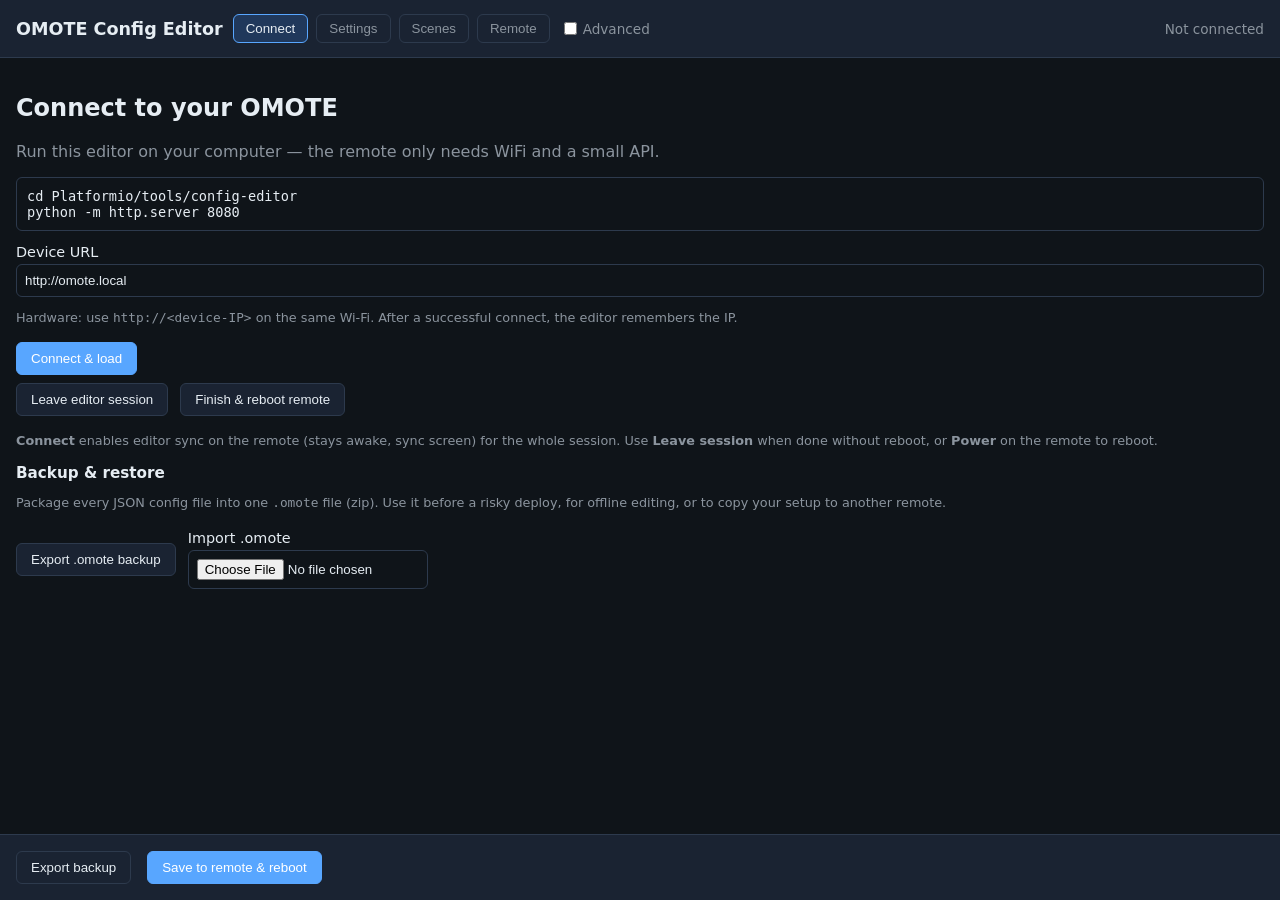
==== commit 57c3f904: "Enhance editor sync functionality and improve display management - Updated platformio.ini to include" ====
--- a/Platformio/tools/config-editor/index.html
+++ b/Platformio/tools/config-editor/index.html
@@ -28,13 +28,14 @@
       <p class="muted">Run this editor on your computer — the remote only needs WiFi and a small API.</p>
       <pre class="code-hint">cd Platformio/tools/config-editor
 python -m http.server 8080</pre>
-      <label>Device URL <input id="device-url" placeholder="http://omote.local" /></label>
+      <label>Device URL <input id="device-url" placeholder="http://192.168.x.x" title="Include http:// — hardware: LAN IP (omote.local often fails on Windows); sim: http://127.0.0.1:9080" /></label>
+      <p class="muted small">Hardware: use <code>http://&lt;device-IP&gt;</code> on the same Wi‑Fi. After a successful connect, the editor remembers the IP.</p>
       <button id="btn-connect" class="primary">Connect &amp; load</button>
       <div class="row">
-        <button type="button" id="btn-enter-sync">Enter sync mode on remote</button>
-        <button type="button" id="btn-exit-sync">Exit sync mode (reboot)</button>
-      </div>
-      <p class="muted small">On the remote: Settings → <strong>Editor sync</strong>. Or use the buttons above. Exit with the <strong>Power</strong> button after saving.</p>
+        <button type="button" id="btn-leave-session">Leave editor session</button>
+        <button type="button" id="btn-exit-sync">Finish &amp; reboot remote</button>
+      </div>
+      <p class="muted small"><strong>Connect</strong> enables editor sync on the remote (stays awake, sync screen) for the whole session. Use <strong>Leave session</strong> when done without reboot, or <strong>Power</strong> on the remote to reboot.</p>
       <h3 class="section-title">Backup &amp; restore</h3>
       <p class="muted small">Package every JSON config file into one <code>.omote</code> file (zip). Use it before a risky deploy, for offline editing, or to copy your setup to another remote.</p>
       <div class="backup-actions">
@@ -60,6 +61,13 @@
           </select>
         </label>
         <p class="muted small">3661 adds Home, Guide, device keys (TV, Stream, STB…), and replaces the four color aux keys.</p>
+
+        <p class="muted small">Layout from <code>DeviceSettings.schema.json</code>; values in <code>DeviceSettings.json</code>. Same files drive the on-device Settings → Device page.</p>
+        <div id="device-settings-dynamic"></div>
+        <div class="row">
+          <button type="button" id="btn-save-device-settings">Save device settings</button>
+          <button type="button" id="btn-pull-device-settings" class="small-btn" title="When connected, copy values from the remote">Pull from remote</button>
+        </div>
 
         <h3 class="section-title">Home Assistant</h3>
         <p class="muted small">Entity lists load <strong>directly from HA in this browser</strong>. Credentials are written to <code>HaSettings.json</code> on the remote when you deploy.</p>
@@ -373,6 +381,7 @@
     <span id="deploy-msg" class="msg"></span>
   </footer>
   <script src="./jszip.min.js"></script>
+  <script src="./settings-form.js"></script>
   <script src="./app.js"></script>
 </body>
 </html>
--- a/Platformio/tools/config-editor/style.css
+++ b/Platformio/tools/config-editor/style.css
@@ -876,3 +876,80 @@
 
 details { margin-top: 12px; }
 details summary { cursor: pointer; color: var(--muted); font-size: 0.9rem; }
+
+.device-settings-toolbar {
+  gap: 8px;
+  margin-bottom: 10px;
+  flex-wrap: wrap;
+}
+details.settings-section {
+  margin-top: 0;
+  margin-bottom: 8px;
+  border: 1px solid var(--border);
+  border-radius: 8px;
+  background: var(--bg);
+  overflow: hidden;
+}
+details.settings-section[open] {
+  border-color: #3d4f66;
+}
+details.settings-section > summary.settings-section-summary {
+  list-style: none;
+  display: flex;
+  align-items: center;
+  gap: 8px;
+  padding: 10px 12px;
+  font-size: 0.95rem;
+  font-weight: 600;
+  color: var(--text);
+  cursor: pointer;
+  user-select: none;
+}
+details.settings-section > summary.settings-section-summary::-webkit-details-marker {
+  display: none;
+}
+details.settings-section > summary.settings-section-summary::before {
+  content: '▸';
+  flex-shrink: 0;
+  width: 1em;
+  color: var(--muted);
+  transition: transform 0.15s ease;
+}
+details.settings-section[open] > summary.settings-section-summary::before {
+  transform: rotate(90deg);
+}
+.settings-section-title {
+  flex: 1;
+  min-width: 0;
+}
+.settings-section-badge {
+  font-size: 0.7rem;
+  font-weight: 600;
+  color: var(--muted);
+  padding: 2px 8px;
+  border-radius: 999px;
+  background: #2d3a4d;
+}
+.settings-section-popout {
+  flex-shrink: 0;
+  margin-left: auto;
+}
+.settings-section-body {
+  padding: 0 12px 12px;
+  border-top: 1px solid var(--border);
+}
+.settings-section-body .section-hint {
+  margin: 8px 0 4px;
+}
+.settings-section-body .field-block:first-of-type {
+  margin-top: 8px;
+}
+.device-settings-modal-panel {
+  max-width: 420px;
+  width: calc(100% - 32px);
+}
+.device-settings-modal-panel .field-block select,
+.device-settings-modal-panel .field-block input[type="text"],
+.device-settings-modal-panel .field-block input[type="number"] {
+  width: 100%;
+}
